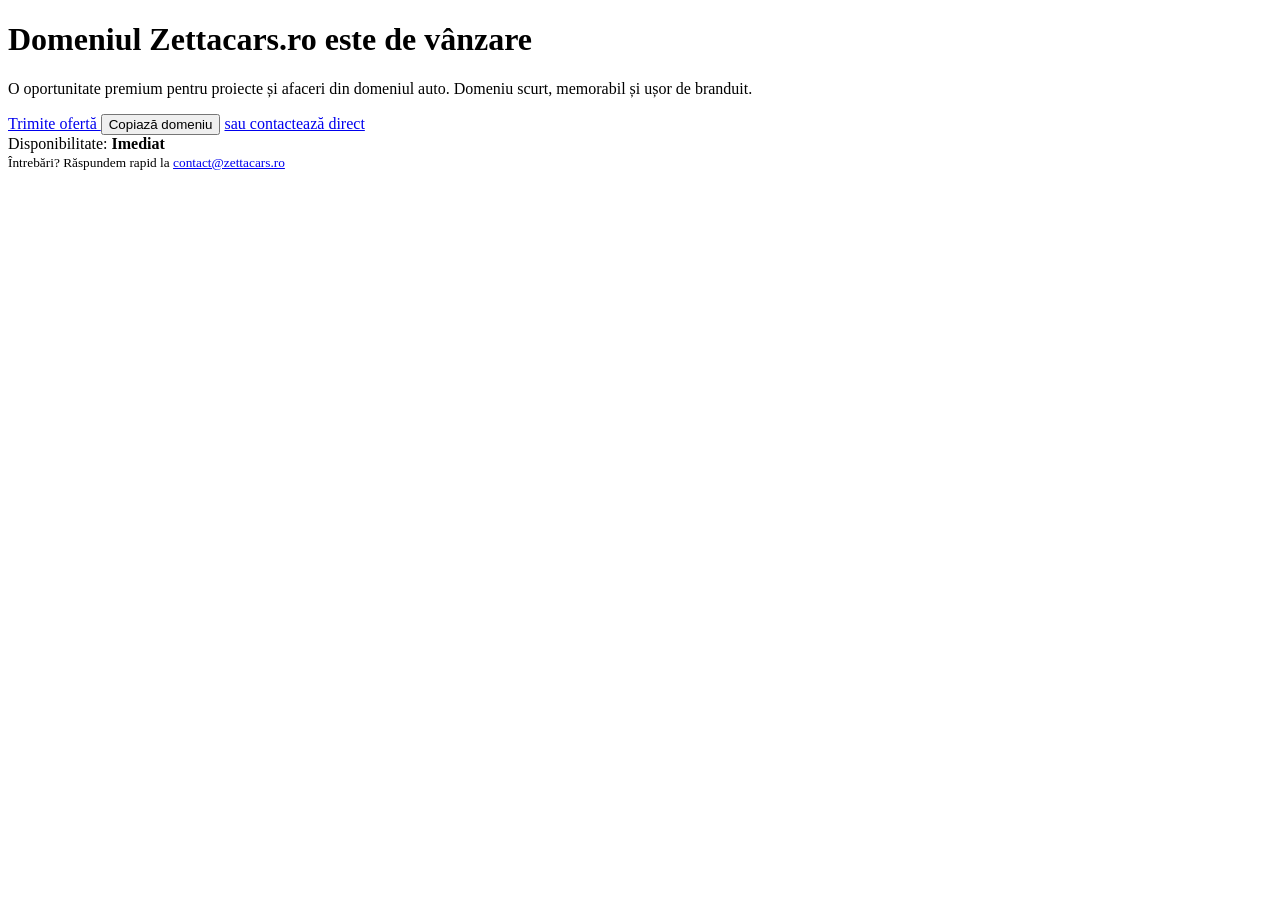
==== index.html @ 1939ed32 "0,1" ====
<!DOCTYPE html>
<html lang="ro">
<head>
  <meta charset="utf-8" />
  <meta name="viewport" content="width=device-width, initial-scale=1" />
  <title>Zettacars.ro — Domeniu de vânzare</title>
  <link rel="stylesheet" href="styles.css">
</head>
<body>
  <main class="page">
    <div class="card" role="region" aria-labelledby="title">
      <h1 id="title">Domeniul <span class="accent">Zettacars.ro</span> este de vânzare</h1>
      <p class="lead">
        O oportunitate premium pentru proiecte și afaceri din domeniul auto. Domeniu scurt, memorabil și ușor de branduit.
      </p>

      <div class="actions">
        <a id="contactBtn" class="btn" href="mailto:contact@zettacars.ro?subject=Interes%20Zettacars.ro">
          Trimite ofertă
        </a>
        <button id="copyBtn" class="btn ghost" title="Copiază domeniul">Copiază domeniu</button>
        <a class="link" href="mailto:contact@zettacars.ro">sau contactează direct</a>
      </div>

      <div class="meta">
        <span>Disponibilitate: <strong>Imediat</strong></span>
        <span id="copiedToast" class="toast" aria-live="polite" hidden>Copiat în clipboard!</span>
      </div>
    </div>

    <footer class="footer">
      <small>Întrebări? Răspundem rapid la <a href="mailto:contact@zettacars.ro">contact@zettacars.ro</a></small>
    </footer>
  </main>

  <script src="script.js" defer></script>
</body>
</html>
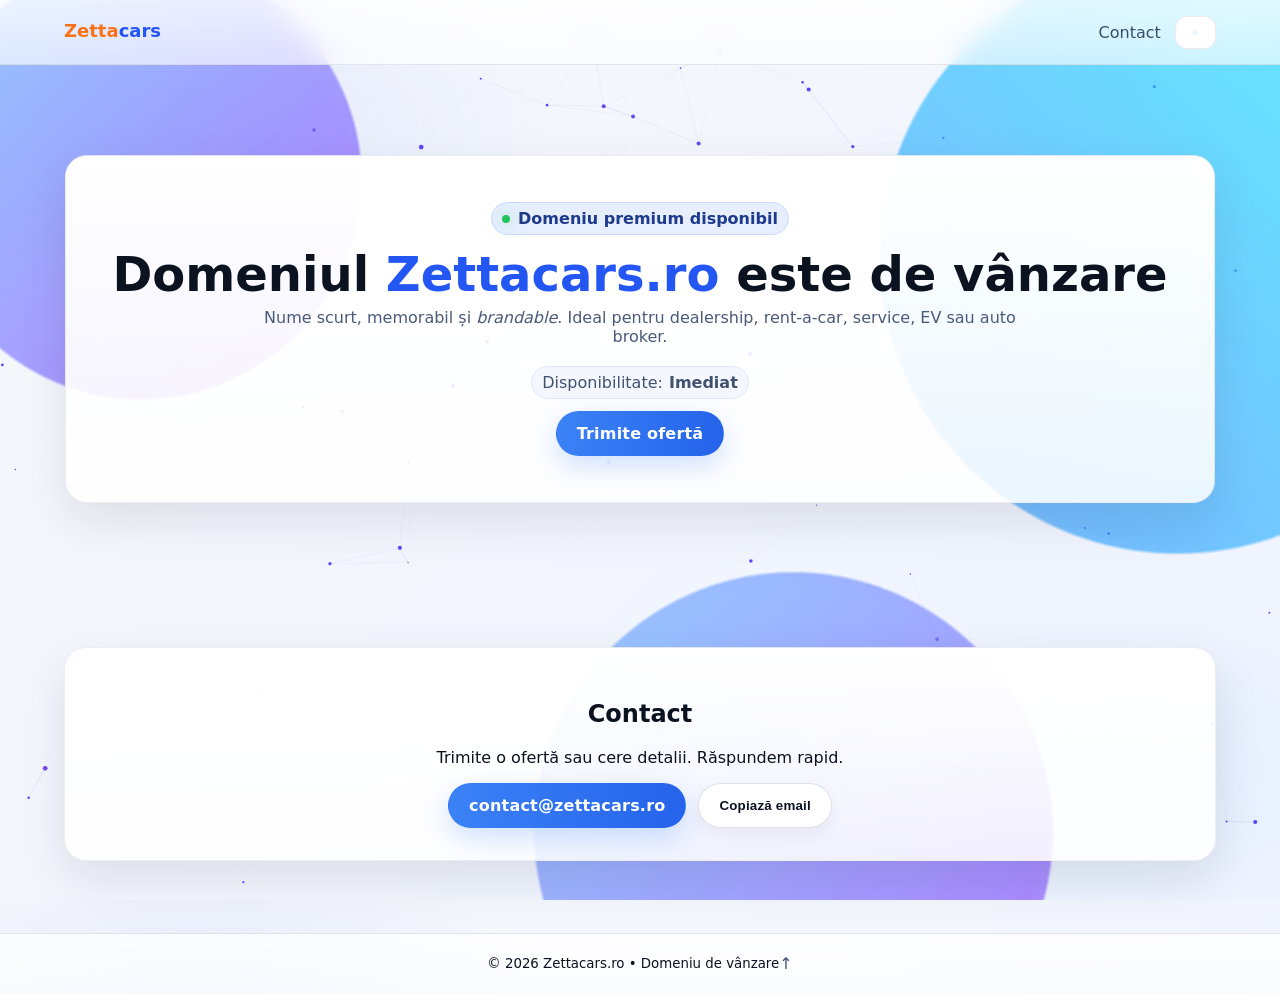
==== commit 7b5f5b0a: "update" ====
--- a/index.html
+++ b/index.html
@@ -3,35 +3,142 @@
 <head>
   <meta charset="utf-8" />
   <meta name="viewport" content="width=device-width, initial-scale=1" />
+
   <title>Zettacars.ro — Domeniu de vânzare</title>
-  <link rel="stylesheet" href="styles.css">
+  <meta name="description" content="Domeniul premium Zettacars.ro este de vânzare. Nume scurt, memorabil și ideal pentru proiecte auto. Trimite ofertă." />
+  <link rel="canonical" href="https://zettacars.ro/"/>
+
+  <!-- Open Graph -->
+  <meta property="og:title" content="Zettacars.ro — Domeniu de vânzare">
+  <meta property="og:description" content="Domeniu auto scurt și memorabil. Design modern, contact rapid pentru ofertă.">
+  <meta property="og:type" content="website">
+  <meta property="og:url" content="https://zettacars.ro/">
+  <meta property="og:image" content="https://zettacars.ro/og-cover.jpg">
+
+  <link rel="icon" href="/favicon.ico" sizes="any">
+  <link rel="icon" href="/icon.svg" type="image/svg+xml">
+  <link rel="apple-touch-icon" href="/apple-touch-icon.png">
+
+  <link rel="stylesheet" href="styles.css" />
 </head>
 <body>
-  <main class="page">
-    <div class="card" role="region" aria-labelledby="title">
-      <h1 id="title">Domeniul <span class="accent">Zettacars.ro</span> este de vânzare</h1>
-      <p class="lead">
-        O oportunitate premium pentru proiecte și afaceri din domeniul auto. Domeniu scurt, memorabil și ușor de branduit.
-      </p>
+  <!-- Backdrop FX -->
+  <div class="stage">
+    <canvas id="particles" aria-hidden="true"></canvas>
 
-      <div class="actions">
-        <a id="contactBtn" class="btn" href="mailto:contact@zettacars.ro?subject=Interes%20Zettacars.ro">
-          Trimite ofertă
-        </a>
-        <button id="copyBtn" class="btn ghost" title="Copiază domeniul">Copiază domeniu</button>
-        <a class="link" href="mailto:contact@zettacars.ro">sau contactează direct</a>
+    <!-- Gooey blobs -->
+    <svg class="blobs" viewBox="0 0 800 600" aria-hidden="true" focusable="false">
+      <defs>
+        <filter id="goo">
+          <feGaussianBlur in="SourceGraphic" stdDeviation="16" result="blur"/>
+          <feColorMatrix in="blur" mode="matrix"
+            values="1 0 0 0 0
+                    0 1 0 0 0
+                    0 0 1 0 0
+                    0 0 0 24 -8" result="goo"/>
+          <feBlend in="SourceGraphic" in2="goo" />
+        </filter>
+        <linearGradient id="g1" x1="0" y1="0" x2="1" y2="1">
+          <stop offset="0%" stop-color="#60a5fa"/>
+          <stop offset="100%" stop-color="#7c3aed"/>
+        </linearGradient>
+        <linearGradient id="g2" x1="1" y1="0" x2="0" y2="1">
+          <stop offset="0%" stop-color="#22d3ee"/>
+          <stop offset="100%" stop-color="#3b82f6"/>
+        </linearGradient>
+      </defs>
+      <g filter="url(#goo)" class="blob-group">
+        <circle class="blob b1" cx="140" cy="140" r="110" fill="url(#g1)"/>
+        <circle class="blob b2" cx="680" cy="180" r="150" fill="url(#g2)"/>
+        <circle class="blob b3" cx="480" cy="480" r="130" fill="url(#g1)"/>
+      </g>
+    </svg>
+
+    <!-- Subtle noise overlay -->
+    <div class="noise" aria-hidden="true"></div>
+  </div>
+
+  <a class="skip-link" href="#main">Sari la conținut</a>
+
+  <header class="site-header" role="banner">
+    <div class="container header-inner">
+      <a class="brand" href="/" aria-label="Acasă Zettacars.ro">
+      <svg class="logo" viewBox="0 0 140 26" aria-hidden="true">
+  <text x="0" y="18" font-size="18" font-weight="800" font-family="system-ui, -apple-system, Segoe UI, Roboto">
+    <tspan fill="#f97316">Zetta</tspan><tspan fill="currentColor">cars</tspan>
+  </text>
+</svg>
+
+      </a>
+      <nav class="nav" aria-label="Principal">
+        <a href="#contact">Contact</a>
+        <button id="theme" class="icon-btn" aria-label="Comută tema">
+          <span class="ico sun" aria-hidden="true">☀</span>
+          <span class="ico moon" aria-hidden="true">🌙</span>
+        </button>
+      </nav>
+    </div>
+  </header>
+
+  <main id="main" class="main">
+    <!-- HERO -->
+    <section class="section hero" aria-labelledby="title">
+      <div class="container">
+        <div class="hero-shell" data-tilt>
+          <div class="badge">
+            <span class="dot"></span>
+            Domeniu premium disponibil
+          </div>
+
+          <h1 id="title">Domeniul <span class="accent">Zettacars.ro</span> este de vânzare</h1>
+          <p class="lead">
+            Nume scurt, memorabil și <em>brandable</em>. Ideal pentru dealership, rent-a-car, service, EV sau auto broker.
+          </p>
+
+          <div class="cta-row">
+            <span class="pill">Disponibilitate: <strong>Imediat</strong></span>
+          </div>
+
+          <div class="hero-meta">
+            <a class="btn" id="contactBtn" href="mailto:natiofleet@gmail.com?subject=Ofert%C4%83%20pentru%20Zettacars.ro">Trimite ofertă</a>
+          </div>
+        </div>
       </div>
+    </section>
 
-      <div class="meta">
-        <span>Disponibilitate: <strong>Imediat</strong></span>
-        <span id="copiedToast" class="toast" aria-live="polite" hidden>Copiat în clipboard!</span>
+    <!-- CONTACT -->
+    <section id="contact" class="section contact" aria-labelledby="contactTitle">
+      <div class="container">
+        <div class="contact-shell" data-tilt>
+          <h2 id="contactTitle">Contact</h2>
+          <p class="sub">Trimite o ofertă sau cere detalii. Răspundem rapid.</p>
+          <div class="contact-actions">
+            <a class="btn" href="mailto:natiofleet@gmail.com?subject=Ofert%C4%83%20Zettacars.ro">contact@zettacars.ro</a>
+            <button class="btn ghost" type="button" id="copyMail" data-copy="natiofleet@gmail.com">Copiază email</button>
+          </div>
+        </div>
       </div>
+    </section>
+  </main>
+
+  <footer class="site-footer" role="contentinfo">
+    <div class="container foot">
+      <small>© <span id="year"></span> Zettacars.ro • Domeniu de vânzare</small>
+      <a class="foot-link" href="#" aria-label="Înapoi sus">↑</a>
     </div>
+  </footer>
 
-    <footer class="footer">
-      <small>Întrebări? Răspundem rapid la <a href="mailto:contact@zettacars.ro">contact@zettacars.ro</a></small>
-    </footer>
-  </main>
+  <script type="application/ld+json">
+  {
+    "@context":"https://schema.org",
+    "@type":"Offer",
+    "itemOffered":{"@type":"DomainName","name":"zettacars.ro"},
+    "availability":"https://schema.org/InStock",
+    "priceSpecification":{"@type":"UnitPriceSpecification","priceCurrency":"EUR"},
+    "seller":{"@type":"Organization","name":"Zettacars"},
+    "url":"https://zettacars.ro/"
+  }
+  </script>
 
   <script src="script.js" defer></script>
 </body>
--- a/styles.css
+++ b/styles.css
@@ -0,0 +1,293 @@
+/* ------------------ TOKENS ------------------ */
+:root{
+  --bg1:#070b16; --bg2:#0b1324;
+  --ink:#eaf2ff; --mut:#a2b7dd;
+  --acc1:#5da0ff; --acc2:#7c3aed; --acc3:#22d3ee;
+  --glass:rgba(255,255,255,.06); --border:#ffffff18; --card:#ffffff0d;
+  --shadow:0 20px 60px rgba(0,10,30,.55);
+  --radius:18px; --radius-lg:22px;
+  --noise: url('data:image/svg+xml;utf8,\
+  <svg xmlns=\"http://www.w3.org/2000/svg\" width=\"80\" height=\"80\" viewBox=\"0 0 80 80\">\
+    <filter id=\"n\"><feTurbulence type=\"fractalNoise\" baseFrequency=\"0.8\" numOctaves=\"4\"/></filter>\
+    <rect width=\"100%\" height=\"100%\" filter=\"url(%23n)\" opacity=\"0.035\"/>\
+  </svg>');
+}
+
+*{box-sizing:border-box}
+html,body{height:100%}
+html:focus-within{scroll-behavior:smooth}
+@media (prefers-reduced-motion: reduce){
+  html:focus-within{scroll-behavior:auto}
+  *{animation-duration:.001ms !important; animation-iteration-count:1 !important; transition-duration:.001ms !important}
+}
+body{
+  margin:0;
+  font-family:Inter, ui-sans-serif, system-ui, "Segoe UI", Roboto, Arial, sans-serif;
+  color:var(--ink);
+  background:
+    radial-gradient(1000px 600px at 15% 15%, rgba(125, 90, 255, .10), transparent 50%),
+    radial-gradient(900px 500px at 85% 85%, rgba(34, 211, 238, .08), transparent 40%),
+    linear-gradient(135deg, var(--bg1), var(--bg2));
+}
+
+/* backdrop stage (particles + blobs + noise) */
+.stage{position:fixed; inset:0; z-index:-1; overflow:hidden}
+#particles{position:absolute; inset:0}
+.blobs{position:absolute; inset:-10% -10% -10% -10%; filter:saturate(120%); opacity:.45; mix-blend-mode:plus-lighter}
+.blob-group .blob{transform-origin:center; animation:float 14s ease-in-out infinite}
+.blob-group .b2{animation-duration:18s}
+.blob-group .b3{animation-duration:22s}
+.noise{position:absolute; inset:0; background-image:var(--noise); pointer-events:none}
+
+/* a11y */
+.skip-link{
+  position:absolute; left:-9999px; top:auto; width:1px; height:1px; overflow:hidden;
+}
+.skip-link:focus{position:fixed; left:20px; top:20px; background:#000; color:#fff; padding:10px 12px; z-index:9999; border-radius:12px}
+
+/* layout */
+.container{max-width:1200px; margin:0 auto; padding:0 24px}
+.section{padding:72px 0}
+
+/* header */
+.site-header{
+  position:sticky; top:0; z-index:50;
+  background:linear-gradient(180deg, rgba(3,6,15,.7), rgba(3,6,15,.35));
+  backdrop-filter: blur(10px);
+  border-bottom:1px solid var(--border);
+}
+.header-inner{display:flex; align-items:center; justify-content:space-between; min-height:64px}
+.brand{text-decoration:none; color:inherit; display:flex; align-items:center; gap:10px}
+.logo{height:26px; color:var(--acc1)}
+.nav{display:flex; align-items:center; gap:14px}
+.nav a{color:var(--mut); text-decoration:none}
+.nav a:hover{color:#fff}
+.icon-btn{border:1px solid var(--border); background:var(--card); color:#e9f1ff; padding:8px 10px; border-radius:12px; cursor:pointer}
+.icon-btn .ico{display:inline-block; width:1.2rem}
+
+/* hero */
+.hero{display:grid; place-items:center; padding-top:90px}
+.hero-shell{
+  background:linear-gradient(180deg, var(--card), var(--glass));
+  border:1px solid var(--border); border-radius:var(--radius-lg);
+  padding:46px; text-align:center; box-shadow:var(--shadow);
+  transform-style:preserve-3d; perspective:1200px;
+}
+.badge{
+  display:inline-flex; align-items:center; gap:8px;
+  background:rgba(93,160,255,.16); border:1px solid rgba(93,160,255,.35);
+  padding:6px 10px; border-radius:999px; color:#dbeafe; font-weight:700
+}
+.badge .dot{width:8px; height:8px; border-radius:999px; background:#22c55e; box-shadow:0 0 16px #22c55e88}
+.hero h1{font-size:clamp(1.9rem, 4.5vw, 3rem); line-height:1.06; margin:14px 0 8px}
+.accent{color:var(--acc1)}
+.lead{color:var(--mut); max-width:760px; margin:0 auto 20px}
+.cta-row{display:flex; justify-content:center; gap:12px; flex-wrap:wrap}
+.btn{
+  display:inline-flex; align-items:center; justify-content:center;
+  padding:12px 20px; border-radius:999px; border:1px solid transparent;
+  background:linear-gradient(90deg, var(--acc1), var(--acc2)); color:#fff;
+  font-weight:800; letter-spacing:.2px; text-decoration:none; cursor:pointer;
+  box-shadow:0 10px 30px rgba(93,160,255,.20);
+  transition:transform .18s ease, box-shadow .18s ease, filter .18s ease;
+}
+.btn:hover{transform:translateY(-3px); box-shadow:0 14px 36px rgba(93,160,255,.25)}
+.btn:active{transform:translateY(-1px)}
+.btn:focus-visible{outline:3px solid #ffffff33; outline-offset:2px}
+.btn.ghost{background:transparent; border-color:var(--border); color:#eaf2ff; box-shadow:none}
+.pill{
+  display:inline-flex; align-items:center; gap:6px; padding:6px 10px;
+  border-radius:999px; border:1px solid var(--border); background:rgba(255,255,255,.05); color:#d7e6ff
+}
+.hero-meta{display:flex; gap:10px; justify-content:center; flex-wrap:wrap; margin-top:12px}
+.toast{display:inline-flex; align-items:center; padding:6px 12px; border-radius:999px; border:1px solid var(--border); background:rgba(93,160,255,.18); font-weight:800}
+
+/* models */
+.section-head{display:flex; align-items:end; justify-content:space-between; gap:16px; margin-bottom:12px}
+.section-head .sub{color:var(--mut)}
+.grid{display:grid; gap:18px; grid-template-columns:repeat(auto-fit, minmax(260px, 1fr))}
+.mcard{
+  background:linear-gradient(180deg, var(--card), var(--glass)); border:1px solid var(--border);
+  border-radius:16px; overflow:hidden; box-shadow:0 16px 40px rgba(0,0,0,.35);
+  transform-style:preserve-3d; perspective:1000px;
+  transition:transform .2s ease, box-shadow .2s ease;
+}
+.mcard:hover{box-shadow:0 22px 60px rgba(0,0,0,.45)}
+.mthumb{height:160px; background-position:center; background-size:cover; filter:saturate(110%) contrast(102%)}
+.mcontent{padding:16px}
+.mcontent h3{margin:2px 0 6px}
+.mcontent p{margin:0 0 12px; color:var(--mut)}
+.btn.small{padding:10px 14px; font-weight:800}
+.t1{background-image:linear-gradient(180deg,#00000055,#00000010), url('https://images.unsplash.com/photo-1549921296-3c8e6c4efc36?q=80&w=1200&auto=format&fit=crop')}
+.t2{background-image:linear-gradient(180deg,#00000055,#00000010), url('https://images.unsplash.com/photo-1549923746-c502d488b3ea?q=80&w=1200&auto=format&fit=crop')}
+.t3{background-image:linear-gradient(180deg,#00000055,#00000010), url('https://images.unsplash.com/photo-1525609004556-c46c7d6cf023?q=80&w=1200&auto=format&fit=crop')}
+.t4{background-image:linear-gradient(180deg,#00000055,#00000010), url('https://images.unsplash.com/photo-1511396275275-0a3d2e3a12c9?q=80&w=1200&auto=format&fit=crop')}
+.t5{background-image:linear-gradient(180deg,#00000055,#00000010), url('https://images.unsplash.com/photo-1511919884226-fd3cad34687c?q=80&w=1200&auto=format&fit=crop')}
+
+/* contact */
+.contact-shell{
+  background:linear-gradient(180deg, var(--card), var(--glass));
+  border:1px solid var(--border); border-radius:var(--radius-lg); padding:32px; text-align:center; box-shadow:var(--shadow)
+}
+.contact-actions{display:flex; gap:12px; justify-content:center; flex-wrap:wrap}
+
+/* footer */
+.site-footer{border-top:1px solid var(--border); background:linear-gradient(180deg, rgba(3,6,15,.35), rgba(3,6,15,.6));}
+.foot {
+  display: flex;
+  justify-content: center; /* centrează pe orizontală */
+  align-items: center;
+  min-height: 60px;
+  text-align: center;
+}
+.foot-link{color:var(--mut); text-decoration:none}
+.foot-link:hover{color:#fff}
+
+/* motion */
+@keyframes float{0%,100%{transform:translateY(0)}50%{transform:translateY(-14px)}}
+
+/* responsive */
+@media (max-width:560px){
+  .hero-shell{padding:28px}
+}
+
+
+/* =========================================================
+   THEME — LIGHT (premium, high-contrast, soft-elevation)
+   PUNE ACEST BLOC LA FINALUL styles.css
+   ========================================================= */
+:root[data-theme="light"]{
+  /* Paletă */
+  --bg1:#f6f8fc;           /* fond pagina */
+  --bg2:#eef3ff;           /* gradient subtil */
+  --ink:#0b1220;           /* text principal */
+  --mut:#485878;           /* text secundar */
+  --acc1:#2456f4;          /* albastru primar */
+  --acc2:#7c3aed;          /* accent secundar */
+  --acc3:#0ea5e9;          /* accent rece */
+  --glass:rgba(255,255,255,.86);
+  --card:#ffffff;
+  --border:#0f172a14;      /* contur fin */
+  --shadow:0 18px 48px rgba(15,23,42,.10);  /* elevare soft */
+
+  /* Elemente decorative */
+  --blob-sat: 1;           /* saturație blobs */
+  --blob-alpha: .65;       /* transparență blobs */
+  --noise-alpha: .02;      /* zgomot mai discret */
+
+  /* Buttons */
+  --btn-grad: linear-gradient(90deg, #3b82f6, #2563eb);
+  --btn-ghost-bg: #ffffff;
+  --btn-ghost-b: #0f172a1f;
+  --btn-ghost-h: #f3f6ff;
+}
+
+/* === Fundal & decor === */
+:root[data-theme="light"] body{
+  background:
+    radial-gradient(900px 520px at 15% 15%, rgba(36,86,244,.09), transparent 40%),
+    radial-gradient(700px 380px at 85% 85%, rgba(14,165,233,.08), transparent 40%),
+    linear-gradient(135deg, var(--bg1), var(--bg2));
+}
+:root[data-theme="light"] .blobs{
+  opacity: var(--blob-alpha);
+  filter: saturate(calc(var(--blob-sat) * 110%)) brightness(110%);
+  mix-blend-mode: normal;
+}
+:root[data-theme="light"] .noise{ opacity: var(--noise-alpha); }
+
+/* === Header/Footer translucide pe alb === */
+:root[data-theme="light"] .site-header,
+:root[data-theme="light"] .site-footer{
+  background: linear-gradient(180deg, #ffffffcc, #ffffffa6);
+  backdrop-filter: blur(12px);
+  border-color: #0f172a1a;
+}
+:root[data-theme="light"] .nav a{ color:#3b4b6b; }
+:root[data-theme="light"] .nav a:hover{ color:#0b1220; }
+
+/* === Carduri & suprafețe === */
+:root[data-theme="light"] .hero-shell,
+:root[data-theme="light"] .mcard,
+:root[data-theme="light"] .contact-shell{
+  background: linear-gradient(180deg, #ffffff, var(--glass));
+  border: 1px solid #0f172a12;
+  box-shadow: var(--shadow);
+}
+:root[data-theme="light"] .mcard:hover{ box-shadow: 0 24px 64px rgba(15,23,42,.14); }
+
+/* === Tipografie === */
+:root[data-theme="light"] .lead{ color: #4a5a7a; }
+:root[data-theme="light"] .section-head .sub,
+:root[data-theme="light"] .mcontent p,
+:root[data-theme="light"] .foot-link,
+:root[data-theme="light"] .pill{ color: #56688c; }
+
+/* === Butoane === */
+:root[data-theme="light"] .btn{
+  background: var(--btn-grad);
+  color:#fff;
+  box-shadow: 0 10px 28px rgba(59,130,246,.24);
+}
+:root[data-theme="light"] .btn:hover{
+  transform: translateY(-2px);
+  box-shadow: 0 16px 36px rgba(59,130,246,.28);
+}
+:root[data-theme="light"] .btn.ghost{
+  background: var(--btn-ghost-bg);
+  color:#0b1220;
+  border:1px solid var(--btn-ghost-b);
+  box-shadow: 0 6px 18px rgba(15,23,42,.06);
+}
+:root[data-theme="light"] .btn.ghost:hover{
+  background: var(--btn-ghost-h);
+}
+
+/* === Badge / Pill / Toast === */
+:root[data-theme="light"] .badge{
+  background: #e7efff;
+  border-color: #c8d8ff;
+  color:#1e3a8a;
+}
+:root[data-theme="light"] .pill{
+  background:#f5f7ff;
+  border-color:#dfe7ff;
+  color:#405270;
+}
+:root[data-theme="light"] .toast{
+  background:#e8f0ff;
+  border-color:#d7e6ff;
+  color:#1e3a8a;
+}
+
+/* === Thumbs (imagini) === */
+:root[data-theme="light"] .mthumb{
+  border:1px solid #e7ecf6;
+  filter: saturate(105%) contrast(102%) brightness(102%);
+}
+:root[data-theme="light"] .t1,
+:root[data-theme="light"] .t2,
+:root[data-theme="light"] .t3,
+:root[data-theme="light"] .t4,
+:root[data-theme="light"] .t5{
+  /* overlay mai discret pe light */
+  background-image:
+    linear-gradient(180deg, #00000033, #00000008),
+    var(--bg);
+}
+
+/* === Footer === */
+:root[data-theme="light"] .foot-link{ color:#3f4f71; }
+:root[data-theme="light"] .foot-link:hover{ color:#0b1220; }
+
+/* === Focus states mai vizibile pe alb === */
+:root[data-theme="light"] .btn:focus-visible,
+:root[data-theme="light"] a:focus-visible{
+  outline:3px solid #93c5fd88;
+  outline-offset:2px;
+}
+
+/* === Tema buton iconițe ☀/🌙 === */
+.icon-btn .sun{ display:none; }
+:root[data-theme="light"] .icon-btn .sun{ display:inline-block; }
+:root[data-theme="light"] .icon-btn .moon{ display:none; }
